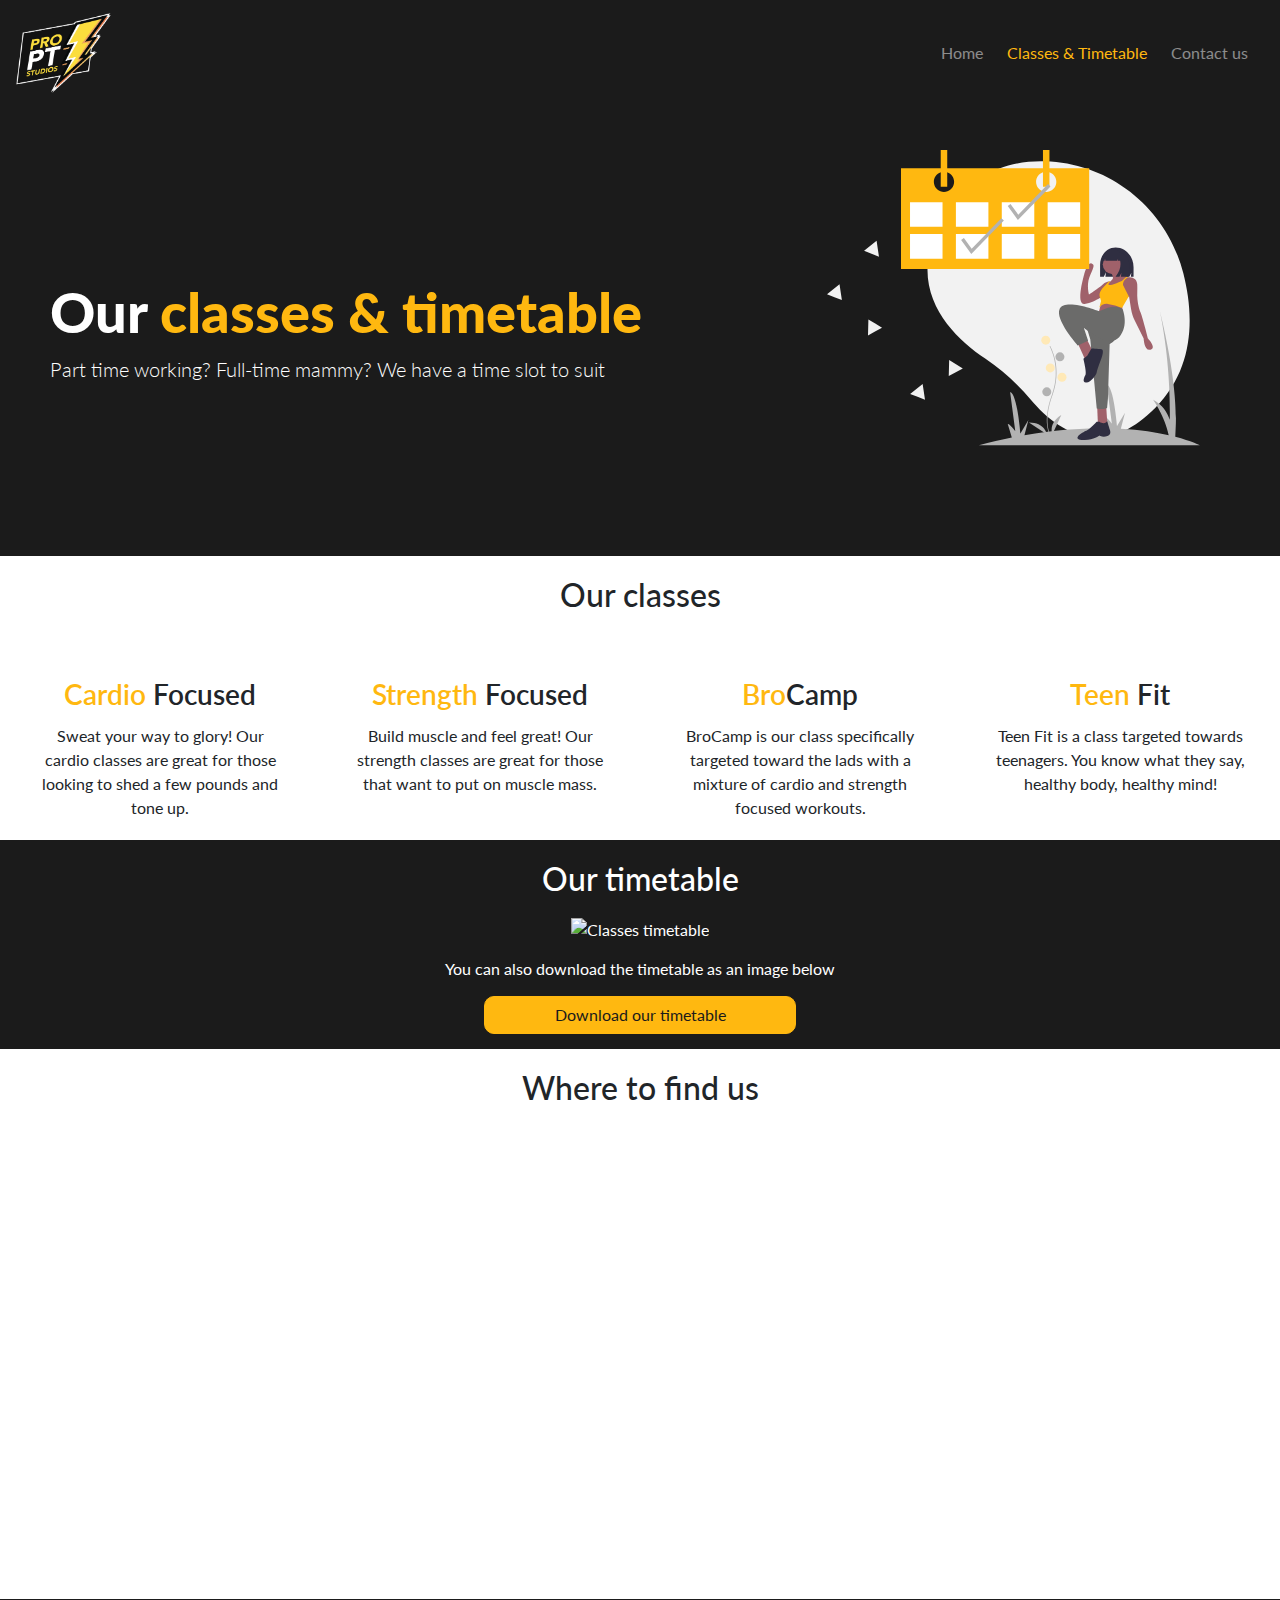
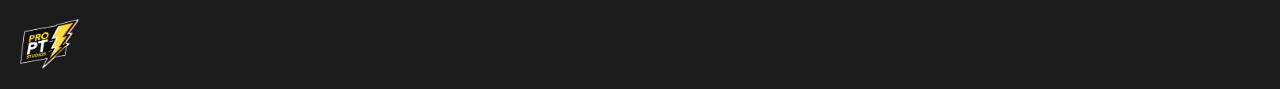
==== classes.html @ 31aae71f "OSA CDN added to all pages" ====
<!DOCTYPE html>
<html lang="en-gb">

<head>
    <meta charset="UTF-8">
    <meta name="viewport" content="width=device-width, initial-scale=1.0">
    <meta http-equiv="X-UA-Compatible" content="ie=edge">
    <link rel="stylesheet" href="https://stackpath.bootstrapcdn.com/bootstrap/4.4.1/css/bootstrap.min.css"
        integrity="sha384-Vkoo8x4CGsO3+Hhxv8T/Q5PaXtkKtu6ug5TOeNV6gBiFeWPGFN9MuhOf23Q9Ifjh" crossorigin="anonymous">
    <script src="https://kit.fontawesome.com/2f59828723.js" crossorigin="anonymous"></script>
    <link href="https://unpkg.com/aos@2.3.1/dist/aos.css" rel="stylesheet">
    <link rel="stylesheet" href="assets/css/style.css" type="text/css">
    <title>Classes & Times | ProPT Studios</title>
</head>

<body>
    <!-- Navigaion bar -->
    <nav class="navbar navbar-dark navbar-expand-sm bg-smokeyblack">
        <a href="index.html"><img src="assets/images/logo.png" class="navbar-brand"></a>

        <button class="navbar-toggler ml-auto" type="button" data-toggle="collapse" data-target="#navbarNavDropdown"
            aria-controls="navbarNavDropdown" aria-expanded="false" aria-label="Toggle navigation">
            <span class="navbar-toggler-icon"></span></button>

        <div class="collapse navbar-collapse" id="navbarNavDropdown">
            <ul class="navbar-nav ml-auto">
                <li class="nav-item mr-2"><a class="nav-link" href="index.html">Home</a></li>
                <li class="nav-item mr-2"><a class="nav-link active" href="classes.html">Classes & Timetable</a></li>
                <li class="nav-item mr-2"><a class="nav-link" href="contact.html">Contact us</a></li>
                </li>
            </ul>
        </div>
    </nav>
    <!-- / Navigation bar -->
    <!-- Heading -->
    <section class="heading">
        <div class="container-fluid">
            <div class="row jumbotron-container">
                <div class="col-sm-12 col-lg-7 callout-container">
                    <div class="callout-content text-center text-md-left">
                        <h1>Our <span class="text-highlight">classes & timetable</span></h1>
                        <p class="lead">Part time working? Full-time mammy? We have a time slot to suit</p>
                    </div>
                </div>
                <div class="d-none d-lg-block col-5 image-container">
                    <img src="assets/images/classes-jumbotron-image.svg" alt="Jumbotron image"
                        class="img-fluid img-classes">
                    <!-- Image needs fixing at 4K resolutions -->

                </div>
            </div>
        </div>
    </section>
    <!-- / Heading -->
    <!-- Main content -->
    <section class="services">
        <div class="container-fluid">
            <div class="row">
                <div class="col">
                    <h2 class="text-center">Our classes</h2>
                </div>
            </div>
                <div class="row">
                    <div class="col-sm-12 col-lg-3 card-container text-center">
                        <div class="card-classes">
                            <img src="assets/images/cards/classes1.jpg" class="card-img-top" alt="">
                            <div class="card-body">
                                <h5 class="card-title"><span class="card-highlight">Cardio</span> Focused</h5>
                                <p class="card-text">Sweat your way to glory! Our cardio classes are great for those looking to shed a few pounds and tone up.</p>
                            </div>
                        </div>
                    </div>
                    <div class="col-sm-12 col-lg-3 card-container text-center">
                        <div class="card-classes">
                            <img src="assets/images/cards/classes2.jpg" class="card-img-top" alt="">
                            <div class="card-body">
                                <h5 class="card-title"><span class="card-highlight">Strength</span> Focused</h5>
                                <p class="card-text">Build muscle and feel great! Our strength classes are great for those that want to put on muscle mass.</p>
                            </div>
                        </div>
                    </div>
                    <div class="col-sm-12 col-lg-3 card-container text-center">
                        <div class="card-classes">
                            <img src="assets/images/cards/classes3.jpg" class="card-img-top" alt="">
                            <div class="card-body">
                                <h5 class="card-title"><span class="card-highlight">Bro</span>Camp</h5>
                                <p class="card-text">BroCamp is our class specifically targeted toward the lads with a mixture of cardio and strength focused workouts.</p>
                            </div>
                        </div>
                    </div>
                    <div class="col-sm-12 col-lg-3 card-container text-center">
                        <div class="card-classes">
                            <img src="assets/images/cards/classes4.jpg" class="card-img-top" alt="">
                            <div class="card-body">
                                <h5 class="card-title"><span class="card-highlight">Teen</span> Fit</h5>
                                <p class="card-text">Teen Fit is a class targeted towards teenagers. You know what they say, healthy body, healthy mind!</p>
                            </div>
                        </div>
                    </div>
                </div>
            </div>
        </div>
        </div>
    </section>
    <!-- Main content -->
    <section class="timetable">
        <div class="container-fluid dark-container">
            <div class="row">
                <div class="col">
                    <h2 class="text-center">Our timetable</h2>
                </div>
            </div>
            <div class="row text-center d-none d-lg-block">
                <div class="col-6 mx-auto">
                <img src="./assets/images/timetable.jpg" alt="Classes timetable" class="img-fluid timetable-image">
                <p>You can also download the timetable as an image below</p>
                <button type="button" class="btn btn-download" onclick="window.location.href = '/assets/images/timetable.jpg';">Download our timetable</button>
                </div>
            </div>
            <div class="row text-center d-lg-none">
                <div class="col mx-auto">
                    <p>You can download our timetable below</p>
                    <button type="button" class="btn btn-download" onclick="window.location.href = '/assets/images/timetable.jpg';">Download our timetable</button>
                </div>
            </div>
        </div>
    </section>
    <section class="map">
        <div class="container-fluid">
            <div class="row">
                <div class="col">
                    <h2 class="text-center">Where to find us</h2>
                </div>
            </div>
            <div class="row">
                <div class="col-12">
                    <div class="google-map">
                        <iframe
                            src="https://www.google.com/maps/embed?pb=!1m14!1m8!1m3!1d1189.0873321406823!2d-6.445639966934202!3d53.41170235809402!3m2!1i1024!2i768!4f13.1!3m3!1m2!1s0x0%3A0xae84879bf6faaaa9!2sPRO%20PT%20Studios!5e0!3m2!1sen!2sus!4v1582480301861!5m2!1sen!2sus"
                            width="100%" height="450px" frameborder="0" style="padding: 0px 20px 0 20px; margin-bottom: 15px;" allowfullscreen="no"></iframe>
                    </div>
                </div>
            </div>
        </div>
    </section>
    <!-- / Main content -->
    <!-- Footer -->
    <footer>
        <div class="container-fluid footer-container">
            <div class="row">
                <div class="col-sm-1 text-center text-lg-left">
                    <img src="assets/images/logo.png" alt="ProPT logo" class="footer-logo">
                </div>
                <div class="col-sm-3 ml-auto footer-socials text-center text-lg-right">
                    <a href="http://wwww.facebook.com"><i class="fab fa-facebook-square"></i></a>
                    <a href="http://wwww.twitter.com"><i class="fab fa-twitter-square"></i></a>
                    <a href="http://wwww.snapchat.com"><i class="fab fa-snapchat-square"></i></a>
                    <a href="http://wwww.instagram.com"><i class="fab fa-instagram"></i></a>
                </div>
            </div>
        </div>
    </footer>
    <!-- / Navigation bar -->
    <!-- Bootstrap required JavaScript -->
    <script src="https://code.jquery.com/jquery-3.4.1.slim.min.js"
        integrity="sha384-J6qa4849blE2+poT4WnyKhv5vZF5SrPo0iEjwBvKU7imGFAV0wwj1yYfoRSJoZ+n" crossorigin="anonymous">
    </script>
    <script src="https://cdn.jsdelivr.net/npm/popper.js@1.16.0/dist/umd/popper.min.js"
        integrity="sha384-Q6E9RHvbIyZFJoft+2mJbHaEWldlvI9IOYy5n3zV9zzTtmI3UksdQRVvoxMfooAo" crossorigin="anonymous">
    </script>
    <script src="https://stackpath.bootstrapcdn.com/bootstrap/4.4.1/js/bootstrap.min.js"
        integrity="sha384-wfSDF2E50Y2D1uUdj0O3uMBJnjuUD4Ih7YwaYd1iqfktj0Uod8GCExl3Og8ifwB6" crossorigin="anonymous">
    </script>
    <script src="https://unpkg.com/aos@2.3.1/dist/aos.js"></script>
    <script>
        AOS.init();
      </script>
</body>

</html>
---- assets/css/style.css ----
/* Imports */
@import url('https://fonts.googleapis.com/css?family=Lato:400,900&display=swap');
/* / Imports */

html {
    scroll-behavior: smooth;
}

body {
    overflow-x: hidden;
}

::selection {
    background: #ffb810;
}

::-moz-selection {
    background: #ffb810;
}

p {
    margin: 0;
}

/* Background colours */

.bg-smokeyblack {
    background-color: #1b1b1b;
}

/* Project fonts & global text styles */
body {
    font-family: 'Lato', sans-serif;
}

h1 {
    font-family: 'Lato', sans-serif;
    font-weight: 900;
    color: #fff;
    font-size: 350%;
}

.lead {
    color: #fff;
    font-family: 'Lato', sans-serif;
    word-wrap: break-word;
}

h2 {
    margin: 20px;
}

/* / Project fonts */

/* Navbar styles */
.nav-link.active {
    color: #ffb810 !important;
}

.nav-link:hover {
    color: #ffb810 !important;
}

.navbar-brand {
    height: 90px;
    width: auto;
}

/* / Navbar styles */

/* Jumbotron styles */

.callout-container {
    background-color: #1b1b1b;
    height: 50vh;
    padding: 0;
    display: flex;
    align-items: center;
    justify-content: left;
}

.text-highlight {
    color: #ffb810;
}

.btn-cta {
    background-color: #1b1b1b;
    border: 1.5px solid #ffb810;
    border-radius: 10px;
    color: #fff;
    margin-top: 15px;
}

.btn-cta:hover {
    background-color: #ffb810;
    color: #fff;
    border: 1.5px solid #000;
    border-radius: 10px;
}

.callout-content {
    padding-right: 10px;
    padding-left: 50px;
}

.image-container {
    height: 50vh;
    background-color: #1b1b1b;
    margin: 0;
    padding: 0;
    text-align: center;
}

.img-home {
    height: 100%;
    width: 70%;
}

.img-classes,
.img-contact {
    height: 85%;
    width: 70%;
}

/* / Jumbotron styles */
ß
/* Main section styles */

/* Card styling */

.card-container {
    justify-content: center;
}

.card {
    width: 100%;
    border: none;
}

.card-title {
    font-weight: 600;
    font-size: 175%;
}

span.card-highlight {
    color: #ffb810;
}


.card-img-top {
    padding-left: 2.5%;
    padding-right: 2.5%;
}

/* / Card styling */

.dark-container {
    background-color: #1b1b1b;
    color: #fff;
    margin: 0;
    padding: 0;
}

img.testemonial-img {
    width: 45%;
    border: 2px solid #ffb810;
    border-radius: 50%;
}

.testemonial,
.testemonial-content {
    padding: 20px;
    margin: 0;
}

.testemonial-name {
    font-size: 150%;
    color: #ffb810;
    font-weight: 600;
    padding-top: 15px;
    padding-bottom: 0;
    margin: 0;
}

/* / Testemonials styling */

/* Trainers styling */

img.trainer-img {
    width: 45%;
    border: 2px solid #1b1b1b;
    border-radius: 50%;
}

.trainer,
.trainer-content {
    padding: 20px;
    margin: 0;
}

.trainer-name {
    font-size: 150%;
    color: #1b1b1b;
    font-weight: 600;
    padding-top: 15px;
    padding-bottom: 0;
    margin: 0;
}

.trainer-socials i {
    font-size: 30px;
    color: #1b1b1b;
    padding: 0 10px 2vh 0;
}

.trainer-socials i:hover {
    color: #ffb810;
}

/* / Trainers styling */

/* / Main sections styles */

/* Footer styles */

.footer-container {
    background-color: #1b1b1b;
    padding: 0;
}

footer h3 {
    font-family: 'Source Sans Pro', sans-serif;
    font-weight: 400;
    color: #fff;
    margin: 0;
    font-size: 130%;
}

footer p {
    font-family: 'Source Sans Pro', sans-serif;
    font-weight: 400;
    color: #fff;
    margin: 0;
    padding: 0;
    font-size: 75%;
}

.footer-logo {
    margin-top: 20px;
    margin-left: 20px;
    margin-bottom: 20px;
    height: 50px;
    width: auto;
}

.footer-socials {
    padding-top: 2.5vh;
}

.footer-socials i {
    font-size: 30px;
    color: #fff;
    padding: 0 10px 2vh 0;
}

.footer-socials i:hover {
    color: #ffb810;
}

/* Footer styles */

/* Classes & timetables page styles */

.timetable-image {
    margin-bottom: 15px;
    width: 75%;
}

.btn-download {
    background-color: #ffb810;
    border: 1.5px solid #ffb810;
    border-radius: 10px;
    color: #1b1b1b;
    width: 50%;
    margin: 15px;
}

.btn-submit:hover {
    border: 1.5px solid #000;
}

/* / Classes & timetables page styles */

/* Contact page styles */

.form-control {
    margin-bottom: 15px;
    border: 1px solid #ffb810;
    border-bottom: 3px solid #ffb810;
}


.btn-submit {
    background-color: #ffb810;
    border: 1.5px solid #ffb810;
    border-radius: 10px;
    color: #1b1b1b;
    width: 100%;
    margin-bottom: 15px;
}

.btn-submit:hover {
    border: 1.5px solid #000;
}

/* /Contact page styles */

/* Custom media queries */
/* Padding settings for small devices where text alignemnt changes */
@media (max-width: 576px) {
    .callout-content {
        padding: 15px;
        margin: 0;
    }

    .footer-socials {
        padding-top: 0;
    }

    .card-text {
        padding-left: 20px;
        padding-right: 20px;
    }

    img.testemonial-img {
        width: 125px;
    }
}
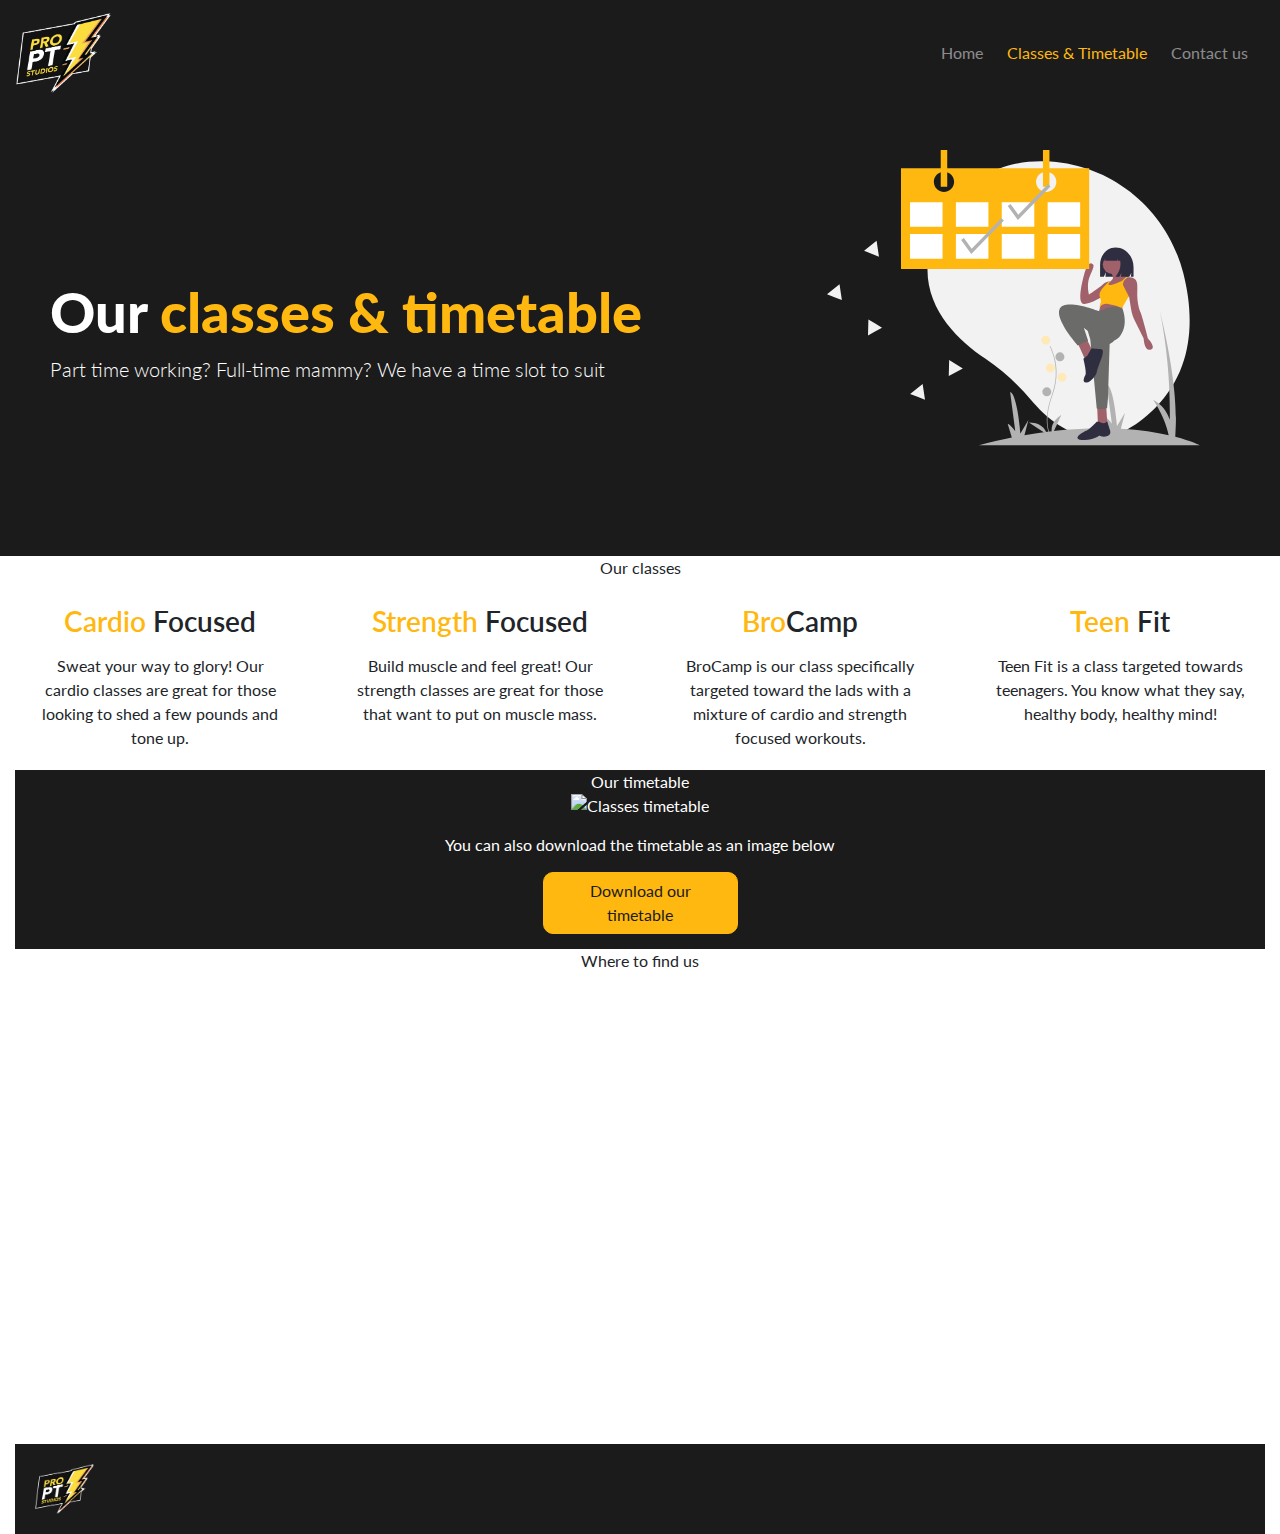
==== commit a7a821d0: "Minor code fixes" ====
--- a/classes.html
+++ b/classes.html
@@ -33,7 +33,7 @@
     </nav>
     <!-- / Navigation bar -->
     <!-- Heading -->
-    <section class="heading">
+    <header>
         <div class="container-fluid">
             <div class="row jumbotron-container">
                 <div class="col-sm-12 col-lg-7 callout-container">
@@ -46,116 +46,99 @@
                     <img src="assets/images/classes-jumbotron-image.svg" alt="Jumbotron image"
                         class="img-fluid img-classes">
                     <!-- Image needs fixing at 4K resolutions -->
-
                 </div>
             </div>
         </div>
-    </section>
+    </header>
     <!-- / Heading -->
     <!-- Main content -->
-    <section class="services">
-        <div class="container-fluid">
+    <main class="container-fluid">
+        <section class="services">
+            <header class="heading text-center">Our classes</header>
             <div class="row">
-                <div class="col">
-                    <h2 class="text-center">Our classes</h2>
-                </div>
-            </div>
-                <div class="row">
-                    <div class="col-sm-12 col-lg-3 card-container text-center">
-                        <div class="card-classes">
-                            <img src="assets/images/cards/classes1.jpg" class="card-img-top" alt="">
-                            <div class="card-body">
-                                <h5 class="card-title"><span class="card-highlight">Cardio</span> Focused</h5>
-                                <p class="card-text">Sweat your way to glory! Our cardio classes are great for those looking to shed a few pounds and tone up.</p>
-                            </div>
+                <div class="col-sm-12 col-lg-3 card-container text-center">
+                    <div class="card">
+                        <img src="assets/images/cards/classes1.jpg" class="card-img-top" alt="">
+                        <div class="card-body">
+                            <header class="card-title"><span class="card-highlight">Cardio</span> Focused</header>
+                            <p class="card-text">Sweat your way to glory! Our cardio classes are great for those
+                                looking to shed a few pounds and tone up.</p>
                         </div>
                     </div>
-                    <div class="col-sm-12 col-lg-3 card-container text-center">
-                        <div class="card-classes">
-                            <img src="assets/images/cards/classes2.jpg" class="card-img-top" alt="">
-                            <div class="card-body">
-                                <h5 class="card-title"><span class="card-highlight">Strength</span> Focused</h5>
-                                <p class="card-text">Build muscle and feel great! Our strength classes are great for those that want to put on muscle mass.</p>
-                            </div>
+                </div>
+                <div class="col-sm-12 col-lg-3 card-container text-center">
+                    <div class="card">
+                        <img src="assets/images/cards/classes2.jpg" class="card-img-top" alt="">
+                        <div class="card-body">
+                            <header class="card-title"><span class="card-highlight">Strength</span> Focused</header>
+                            <p class="card-text">Build muscle and feel great! Our strength classes are great for
+                                those that want to put on muscle mass.</p>
                         </div>
                     </div>
-                    <div class="col-sm-12 col-lg-3 card-container text-center">
-                        <div class="card-classes">
-                            <img src="assets/images/cards/classes3.jpg" class="card-img-top" alt="">
-                            <div class="card-body">
-                                <h5 class="card-title"><span class="card-highlight">Bro</span>Camp</h5>
-                                <p class="card-text">BroCamp is our class specifically targeted toward the lads with a mixture of cardio and strength focused workouts.</p>
-                            </div>
+                </div>
+                <div class="col-sm-12 col-lg-3 card-container text-center">
+                    <div class="card">
+                        <img src="assets/images/cards/classes3.jpg" class="card-img-top" alt="">
+                        <div class="card-body">
+                            <header class="card-title"><span class="card-highlight">Bro</span>Camp</header>
+                            <p class="card-text">BroCamp is our class specifically targeted toward the lads with a
+                                mixture of cardio and strength focused workouts.</p>
                         </div>
                     </div>
-                    <div class="col-sm-12 col-lg-3 card-container text-center">
-                        <div class="card-classes">
-                            <img src="assets/images/cards/classes4.jpg" class="card-img-top" alt="">
-                            <div class="card-body">
-                                <h5 class="card-title"><span class="card-highlight">Teen</span> Fit</h5>
-                                <p class="card-text">Teen Fit is a class targeted towards teenagers. You know what they say, healthy body, healthy mind!</p>
-                            </div>
+                </div>
+                <div class="col-sm-12 col-lg-3 card-container text-center">
+                    <div class="card">
+                        <img src="assets/images/cards/classes4.jpg" class="card-img-top" alt="">
+                        <div class="card-body">
+                            <header class="card-title"><span class="card-highlight">Teen</span> Fit</header>
+                            <p class="card-text">Teen Fit is a class targeted towards teenagers. You know what they
+                                say, healthy body, healthy mind!</p>
                         </div>
                     </div>
                 </div>
             </div>
-        </div>
-        </div>
-    </section>
-    <!-- Main content -->
-    <section class="timetable">
-        <div class="container-fluid dark-container">
-            <div class="row">
-                <div class="col">
-                    <h2 class="text-center">Our timetable</h2>
-                </div>
-            </div>
-            <div class="row text-center d-none d-lg-block">
-                <div class="col-6 mx-auto">
-                <img src="./assets/images/timetable.jpg" alt="Classes timetable" class="img-fluid timetable-image">
-                <p>You can also download the timetable as an image below</p>
-                <button type="button" class="btn btn-download" onclick="window.location.href = '/assets/images/timetable.jpg';">Download our timetable</button>
-                </div>
-            </div>
-            <div class="row text-center d-lg-none">
-                <div class="col mx-auto">
-                    <p>You can download our timetable below</p>
-                    <button type="button" class="btn btn-download" onclick="window.location.href = '/assets/images/timetable.jpg';">Download our timetable</button>
-                </div>
-            </div>
-        </div>
-    </section>
-    <section class="map">
-        <div class="container-fluid">
-            <div class="row">
-                <div class="col">
-                    <h2 class="text-center">Where to find us</h2>
-                </div>
-            </div>
-            <div class="row">
-                <div class="col-12">
-                    <div class="google-map">
-                        <iframe
-                            src="https://www.google.com/maps/embed?pb=!1m14!1m8!1m3!1d1189.0873321406823!2d-6.445639966934202!3d53.41170235809402!3m2!1i1024!2i768!4f13.1!3m3!1m2!1s0x0%3A0xae84879bf6faaaa9!2sPRO%20PT%20Studios!5e0!3m2!1sen!2sus!4v1582480301861!5m2!1sen!2sus"
-                            width="100%" height="450px" frameborder="0" style="padding: 0px 20px 0 20px; margin-bottom: 15px;" allowfullscreen="no"></iframe>
+        </section>
+        <section class="timetable">
+            <div class="dark-container">
+                <header class="heading text-center">Our timetable</header>
+                <div class="row text-center">
+                    <div class="mx-auto">
+                        <img src="./assets/images/timetable.jpg" alt="Classes timetable"
+                            class="img-fluid timetable-image">
+                        <p>You can also download the timetable as an image below</p>
+                        <button type="button" class="btn btn-download"
+                            onclick="window.location.href = '/assets/images/timetable.jpg';">Download our
+                            timetable</button>
                     </div>
                 </div>
-            </div>
-        </div>
-    </section>
+        </section>
+        <section class="map">
+                <header class="heading text-center">Where to find us</header>
+                <div class="row">
+                    <div class="col">
+                        <div class="google-map">
+                            <iframe
+                                src="https://www.google.com/maps/embed?pb=!1m14!1m8!1m3!1d1189.0873321406823!2d-6.445639966934202!3d53.41170235809402!3m2!1i1024!2i768!4f13.1!3m3!1m2!1s0x0%3A0xae84879bf6faaaa9!2sPRO%20PT%20Studios!5e0!3m2!1sen!2sus!4v1582480301861!5m2!1sen!2sus"
+                                width="100%" height="450px" frameborder="0"
+                                style="padding: 0px 20px 0 20px; margin-bottom: 15px;" allowfullscreen="no"></iframe>
+                        </div>
+                    </div>
+                </div>  
+        </section>
+    </main>
     <!-- / Main content -->
     <!-- Footer -->
-    <footer>
-        <div class="container-fluid footer-container">
+    <footer class="container-fluid">
+        <div class="footer-container">
             <div class="row">
                 <div class="col-sm-1 text-center text-lg-left">
                     <img src="assets/images/logo.png" alt="ProPT logo" class="footer-logo">
                 </div>
                 <div class="col-sm-3 ml-auto footer-socials text-center text-lg-right">
-                    <a href="http://wwww.facebook.com"><i class="fab fa-facebook-square"></i></a>
-                    <a href="http://wwww.twitter.com"><i class="fab fa-twitter-square"></i></a>
-                    <a href="http://wwww.snapchat.com"><i class="fab fa-snapchat-square"></i></a>
-                    <a href="http://wwww.instagram.com"><i class="fab fa-instagram"></i></a>
+                    <a href="http://wwww.facebook.com" target="_blank"><i class="fab fa-facebook-square"></i></a>
+                    <a href="http://wwww.twitter.com" target="_blank"><i class="fab fa-twitter-square"></i></a>
+                    <a href="http://wwww.snapchat.com" target="_blank"><i class="fab fa-snapchat-square"></i></a>
+                    <a href="http://wwww.instagram.com" target="_blank"><i class="fab fa-instagram"></i></a>
                 </div>
             </div>
         </div>
@@ -174,7 +157,7 @@
     <script src="https://unpkg.com/aos@2.3.1/dist/aos.js"></script>
     <script>
         AOS.init();
-      </script>
+    </script>
 </body>
 
 </html>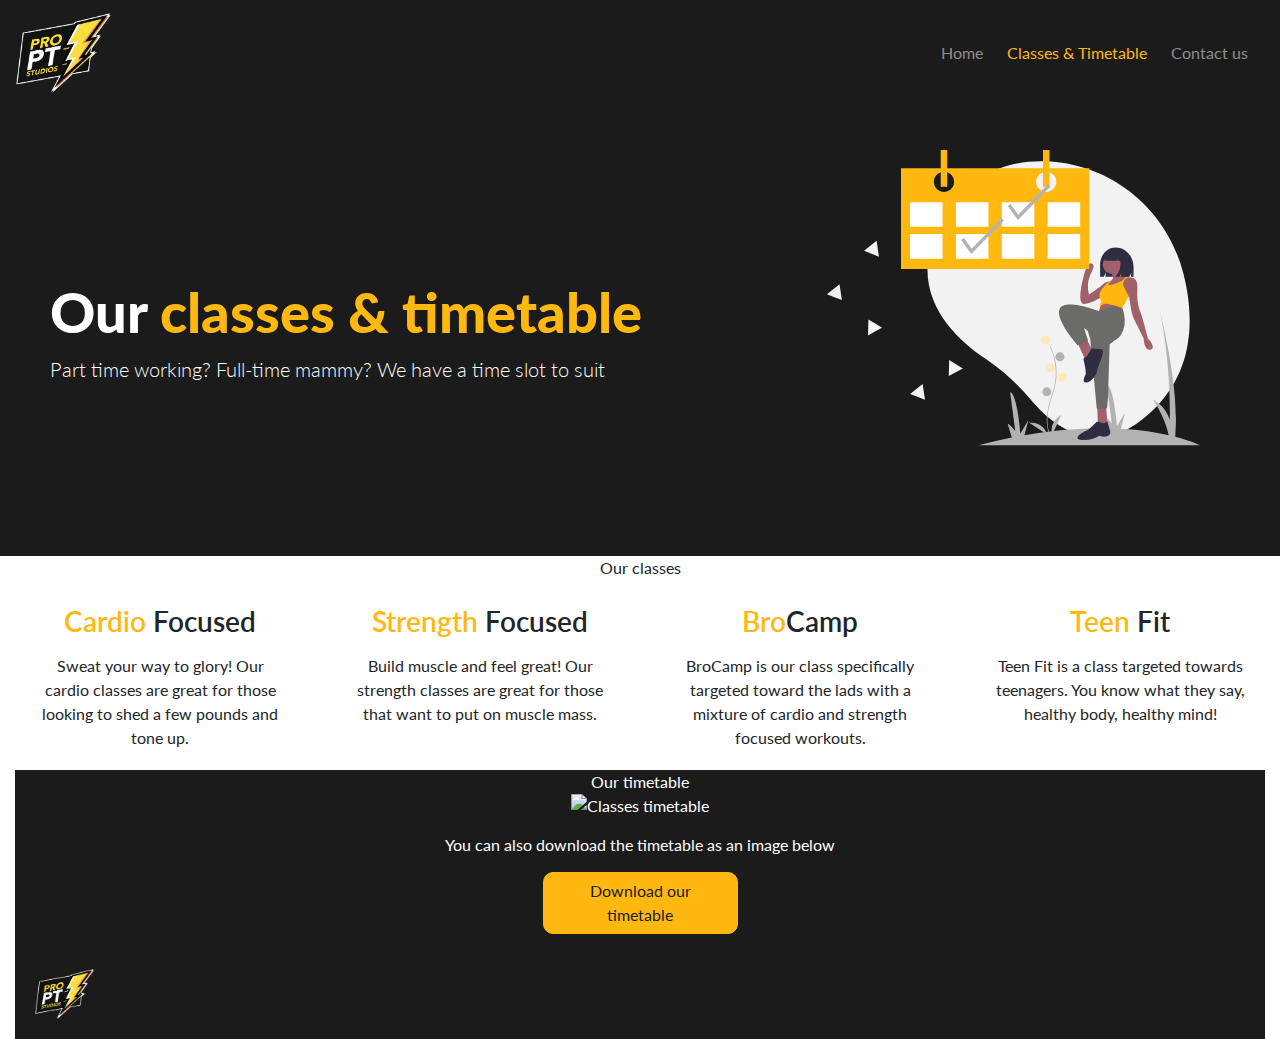
==== commit 82621966: "Map moved from classes to contact page" ====
--- a/classes.html
+++ b/classes.html
@@ -112,19 +112,6 @@
                     </div>
                 </div>
         </section>
-        <section class="map">
-                <header class="heading text-center">Where to find us</header>
-                <div class="row">
-                    <div class="col">
-                        <div class="google-map">
-                            <iframe
-                                src="https://www.google.com/maps/embed?pb=!1m14!1m8!1m3!1d1189.0873321406823!2d-6.445639966934202!3d53.41170235809402!3m2!1i1024!2i768!4f13.1!3m3!1m2!1s0x0%3A0xae84879bf6faaaa9!2sPRO%20PT%20Studios!5e0!3m2!1sen!2sus!4v1582480301861!5m2!1sen!2sus"
-                                width="100%" height="450px" frameborder="0"
-                                style="padding: 0px 20px 0 20px; margin-bottom: 15px;" allowfullscreen="no"></iframe>
-                        </div>
-                    </div>
-                </div>  
-        </section>
     </main>
     <!-- / Main content -->
     <!-- Footer -->
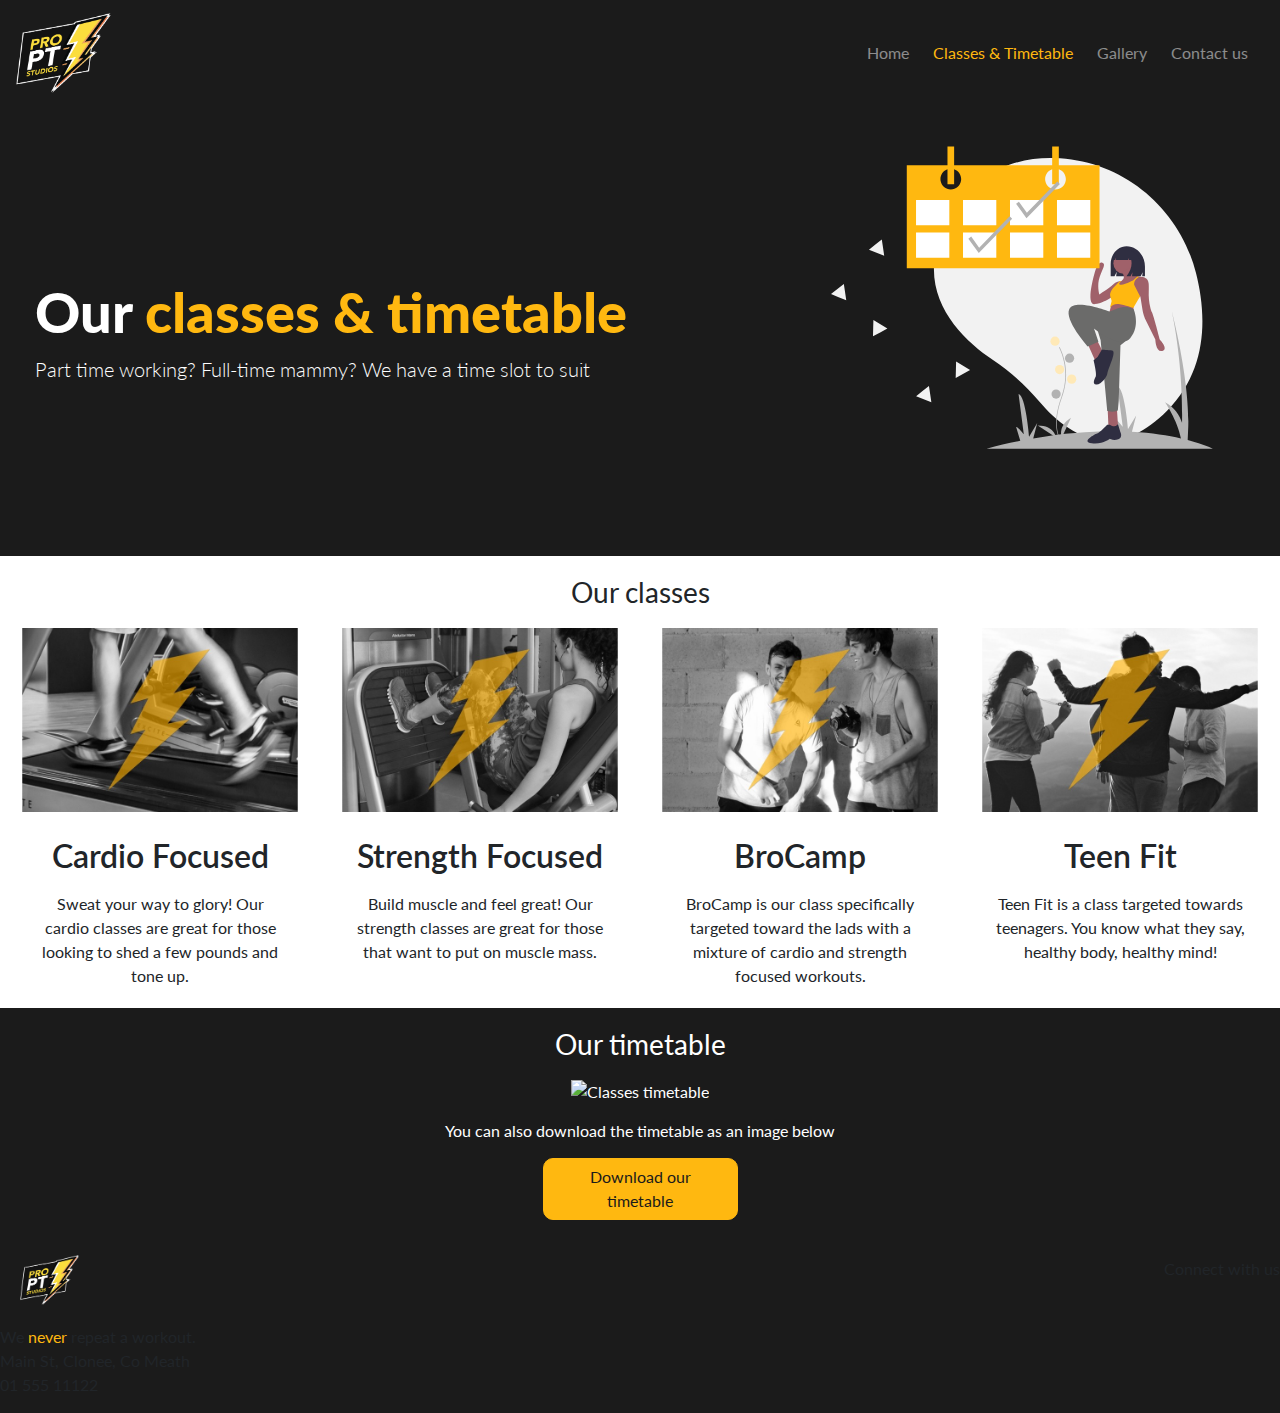
==== commit c01682f5: "alt attributes fixed" ====
--- a/classes.html
+++ b/classes.html
@@ -16,7 +16,7 @@
 <body>
     <!-- Navigaion bar -->
     <nav class="navbar navbar-dark navbar-expand-sm bg-smokeyblack">
-        <a href="index.html"><img src="assets/images/logo.png" class="navbar-brand"></a>
+        <a href="index.html"><img src="assets/images/logo.png" class="navbar-brand" alt="ProPT logo"></a>
 
         <button class="navbar-toggler ml-auto" type="button" data-toggle="collapse" data-target="#navbarNavDropdown"
             aria-controls="navbarNavDropdown" aria-expanded="false" aria-label="Toggle navigation">
@@ -26,6 +26,7 @@
             <ul class="navbar-nav ml-auto">
                 <li class="nav-item mr-2"><a class="nav-link" href="index.html">Home</a></li>
                 <li class="nav-item mr-2"><a class="nav-link active" href="classes.html">Classes & Timetable</a></li>
+                <li class="nav-item mr-2"><a class="nav-link" href="gallery.html">Gallery</a></li>
                 <li class="nav-item mr-2"><a class="nav-link" href="contact.html">Contact us</a></li>
                 </li>
             </ul>
@@ -58,9 +59,9 @@
             <div class="row">
                 <div class="col-sm-12 col-lg-3 card-container text-center">
                     <div class="card">
-                        <img src="assets/images/cards/classes1.jpg" class="card-img-top" alt="">
+                        <img src="assets/images/cards/classes1.jpg" class="card-img-top" alt="Close up shot of feet on treadmill">
                         <div class="card-body">
-                            <header class="card-title"><span class="card-highlight">Cardio</span> Focused</header>
+                            <header class="card-title">Cardio Focused</header>
                             <p class="card-text">Sweat your way to glory! Our cardio classes are great for those
                                 looking to shed a few pounds and tone up.</p>
                         </div>
@@ -68,9 +69,9 @@
                 </div>
                 <div class="col-sm-12 col-lg-3 card-container text-center">
                     <div class="card">
-                        <img src="assets/images/cards/classes2.jpg" class="card-img-top" alt="">
+                        <img src="assets/images/cards/classes2.jpg" class="card-img-top" alt="Woman using a leg press excercise machine">
                         <div class="card-body">
-                            <header class="card-title"><span class="card-highlight">Strength</span> Focused</header>
+                            <header class="card-title">Strength Focused</header>
                             <p class="card-text">Build muscle and feel great! Our strength classes are great for
                                 those that want to put on muscle mass.</p>
                         </div>
@@ -78,9 +79,9 @@
                 </div>
                 <div class="col-sm-12 col-lg-3 card-container text-center">
                     <div class="card">
-                        <img src="assets/images/cards/classes3.jpg" class="card-img-top" alt="">
+                        <img src="assets/images/cards/classes3.jpg" class="card-img-top" alt="Two men standing against a wall smiling">
                         <div class="card-body">
-                            <header class="card-title"><span class="card-highlight">Bro</span>Camp</header>
+                            <header class="card-title">BroCamp</header>
                             <p class="card-text">BroCamp is our class specifically targeted toward the lads with a
                                 mixture of cardio and strength focused workouts.</p>
                         </div>
@@ -88,9 +89,9 @@
                 </div>
                 <div class="col-sm-12 col-lg-3 card-container text-center">
                     <div class="card">
-                        <img src="assets/images/cards/classes4.jpg" class="card-img-top" alt="">
+                        <img src="assets/images/cards/classes4.jpg" class="card-img-top" alt="Group of people with their back turned towards the camera">
                         <div class="card-body">
-                            <header class="card-title"><span class="card-highlight">Teen</span> Fit</header>
+                            <header class="card-title">Teen Fit</header>
                             <p class="card-text">Teen Fit is a class targeted towards teenagers. You know what they
                                 say, healthy body, healthy mind!</p>
                         </div>
@@ -117,19 +118,24 @@
     <!-- Footer -->
     <footer class="container-fluid">
         <div class="footer-container">
-            <div class="row">
-                <div class="col-sm-1 text-center text-lg-left">
+            <div class="row d-flex justify-content-between">
+                <div class="col-12 col-lg-3 text-center text-lg-left">
                     <img src="assets/images/logo.png" alt="ProPT logo" class="footer-logo">
+                    <header class="slogan">We <span class="text-highlight">never </span>repeat a workout.</header>
+                    <address class="footer-details">Main St, Clonee, Co Meath <br> 01 555 11122</address>
                 </div>
-                <div class="col-sm-3 ml-auto footer-socials text-center text-lg-right">
-                    <a href="http://wwww.facebook.com" target="_blank"><i class="fab fa-facebook-square"></i></a>
-                    <a href="http://wwww.twitter.com" target="_blank"><i class="fab fa-twitter-square"></i></a>
-                    <a href="http://wwww.snapchat.com" target="_blank"><i class="fab fa-snapchat-square"></i></a>
-                    <a href="http://wwww.instagram.com" target="_blank"><i class="fab fa-instagram"></i></a>
+                <div class="col-12 col-lg-3 footer-socials text-center text-lg-right">
+                    <header class="socials-header">Connect with us</header>
+                    <a href="http://www.facebook.com" target="_blank"><i class="fab fa-facebook-square"></i></a>
+                    <a href="http://www.twitter.com" target="_blank"><i class="fab fa-twitter-square"></i></a>
+                    <a href="http://www.snapchat.com" target="_blank"><i class="fab fa-snapchat-square"></i></a>
+                    <a href="http://www.instagram.com" target="_blank"><i class="fab fa-instagram"></i></a>
                 </div>
             </div>
         </div>
+        </div>
     </footer>
+    <!-- / Footer -->
     <!-- / Navigation bar -->
     <!-- Bootstrap required JavaScript -->
     <script src="https://code.jquery.com/jquery-3.4.1.slim.min.js"
--- a/assets/css/style.css
+++ b/assets/css/style.css
@@ -1,6 +1,7 @@
 /* Imports */
 @import url('https://fonts.googleapis.com/css?family=Lato:400,900&display=swap');
-/* / Imports */
+
+/* General styles */
 
 html {
     scroll-behavior: smooth;
@@ -20,6 +21,11 @@
 
 p {
     margin: 0;
+}
+
+.container-fluid {
+    margin: 0;
+    padding: 0;
 }
 
 /* Background colours */
@@ -46,11 +52,11 @@
     word-wrap: break-word;
 }
 
-h2 {
-    margin: 20px;
-}
-
-/* / Project fonts */
+.heading {
+    padding: 15px;
+    font-size: 175%;
+    text-align: center !important;
+}
 
 /* Navbar styles */
 .nav-link.active {
@@ -65,8 +71,6 @@
     height: 90px;
     width: auto;
 }
-
-/* / Navbar styles */
 
 /* Jumbotron styles */
 
@@ -122,16 +126,17 @@
     width: 70%;
 }
 
-/* / Jumbotron styles */
-ß
 /* Main section styles */
 
-/* Card styling */
+.services {
+    padding: 0 15px 0 15px;
+}
 
 .card-container {
     justify-content: center;
 }
 
+.card-classes,
 .card {
     width: 100%;
     border: none;
@@ -139,20 +144,17 @@
 
 .card-title {
     font-weight: 600;
-    font-size: 175%;
+    font-size: 2em;
 }
 
 span.card-highlight {
     color: #ffb810;
 }
-
 
 .card-img-top {
     padding-left: 2.5%;
     padding-right: 2.5%;
 }
-
-/* / Card styling */
 
 .dark-container {
     background-color: #1b1b1b;
@@ -181,8 +183,6 @@
     padding-bottom: 0;
     margin: 0;
 }
-
-/* / Testemonials styling */
 
 /* Trainers styling */
 
@@ -216,10 +216,6 @@
 .trainer-socials i:hover {
     color: #ffb810;
 }
-
-/* / Trainers styling */
-
-/* / Main sections styles */
 
 /* Footer styles */
 
@@ -289,8 +285,6 @@
     border: 1.5px solid #000;
 }
 
-/* / Classes & timetables page styles */
-
 /* Contact page styles */
 
 .form-control {
@@ -313,8 +307,6 @@
     border: 1.5px solid #000;
 }
 
-/* /Contact page styles */
-
 /* Custom media queries */
 /* Padding settings for small devices where text alignemnt changes */
 @media (max-width: 576px) {
@@ -335,4 +327,14 @@
     img.testemonial-img {
         width: 125px;
     }
+
+    h1 {
+        font-size: 300%;
+    }
+
+    form,
+    h1,
+    .lead {
+        padding: 0 15px 0 15px;
+    }
 }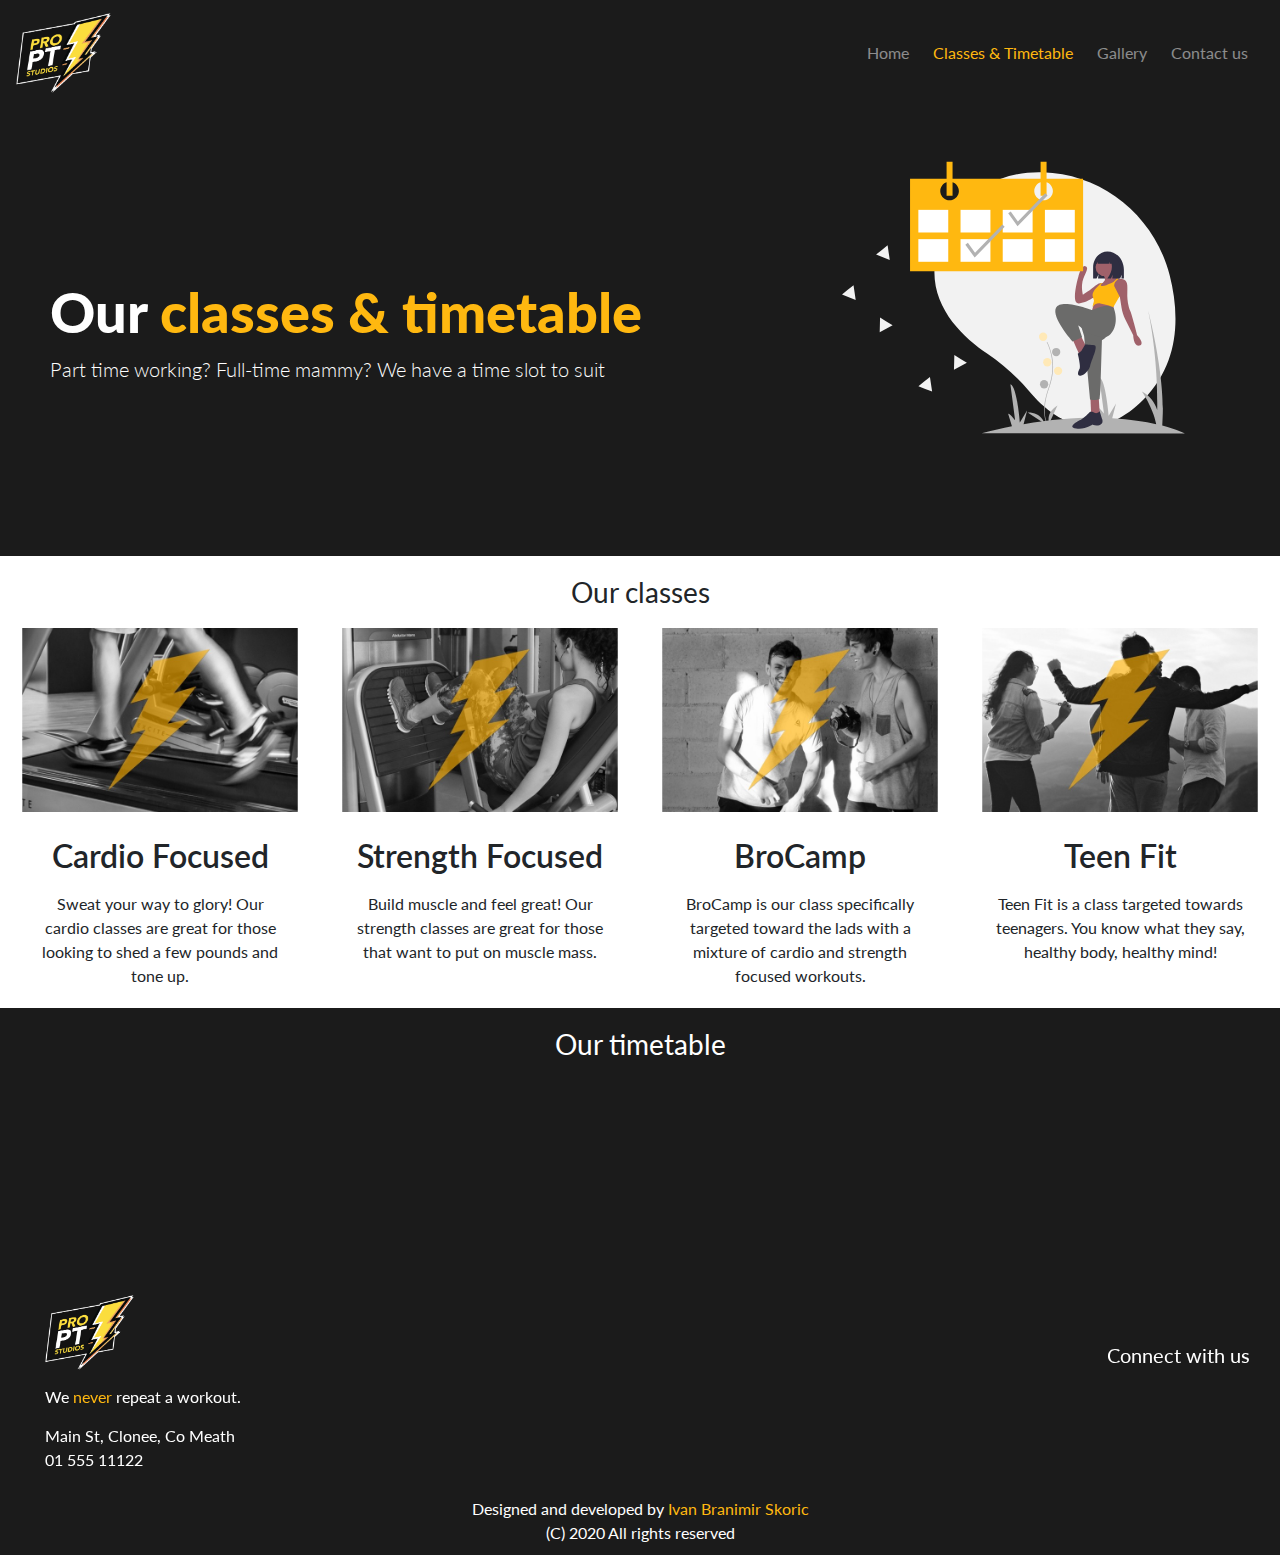
==== commit b27de4b8: "Copyright added to footer & pages animated" ====
--- a/classes.html
+++ b/classes.html
@@ -5,6 +5,8 @@
     <meta charset="UTF-8">
     <meta name="viewport" content="width=device-width, initial-scale=1.0">
     <meta http-equiv="X-UA-Compatible" content="ie=edge">
+    <meta name="description" content="Personal traning services">
+    <meta name="keywords" content="Gym,Personal Training,Lose Weight,Gym Classes,Fitness,Health">
     <link rel="stylesheet" href="https://stackpath.bootstrapcdn.com/bootstrap/4.4.1/css/bootstrap.min.css"
         integrity="sha384-Vkoo8x4CGsO3+Hhxv8T/Q5PaXtkKtu6ug5TOeNV6gBiFeWPGFN9MuhOf23Q9Ifjh" crossorigin="anonymous">
     <script src="https://kit.fontawesome.com/2f59828723.js" crossorigin="anonymous"></script>
@@ -39,8 +41,10 @@
             <div class="row jumbotron-container">
                 <div class="col-sm-12 col-lg-7 callout-container">
                     <div class="callout-content text-center text-md-left">
-                        <h1>Our <span class="text-highlight">classes & timetable</span></h1>
-                        <p class="lead">Part time working? Full-time mammy? We have a time slot to suit</p>
+                        <h1>Our <span class="text-highlight">classes &
+                                timetable</span></h1>
+                        <p class="lead">Part time working? Full-time mammy?
+                            We have a time slot to suit</p>
                     </div>
                 </div>
                 <div class="d-none d-lg-block col-5 image-container">
@@ -59,7 +63,8 @@
             <div class="row">
                 <div class="col-sm-12 col-lg-3 card-container text-center">
                     <div class="card">
-                        <img src="assets/images/cards/classes1.jpg" class="card-img-top" alt="Close up shot of feet on treadmill">
+                        <img src="assets/images/cards/classes1.jpg" class="card-img-top"
+                            alt="Close up shot of feet on treadmill">
                         <div class="card-body">
                             <header class="card-title">Cardio Focused</header>
                             <p class="card-text">Sweat your way to glory! Our cardio classes are great for those
@@ -69,7 +74,8 @@
                 </div>
                 <div class="col-sm-12 col-lg-3 card-container text-center">
                     <div class="card">
-                        <img src="assets/images/cards/classes2.jpg" class="card-img-top" alt="Woman using a leg press excercise machine">
+                        <img src="assets/images/cards/classes2.jpg" class="card-img-top"
+                            alt="Woman using a leg press excercise machine">
                         <div class="card-body">
                             <header class="card-title">Strength Focused</header>
                             <p class="card-text">Build muscle and feel great! Our strength classes are great for
@@ -79,7 +85,8 @@
                 </div>
                 <div class="col-sm-12 col-lg-3 card-container text-center">
                     <div class="card">
-                        <img src="assets/images/cards/classes3.jpg" class="card-img-top" alt="Two men standing against a wall smiling">
+                        <img src="assets/images/cards/classes3.jpg" class="card-img-top"
+                            alt="Two men standing against a wall smiling">
                         <div class="card-body">
                             <header class="card-title">BroCamp</header>
                             <p class="card-text">BroCamp is our class specifically targeted toward the lads with a
@@ -89,7 +96,8 @@
                 </div>
                 <div class="col-sm-12 col-lg-3 card-container text-center">
                     <div class="card">
-                        <img src="assets/images/cards/classes4.jpg" class="card-img-top" alt="Group of people with their back turned towards the camera">
+                        <img src="assets/images/cards/classes4.jpg" class="card-img-top"
+                            alt="Group of people with their back turned towards the camera">
                         <div class="card-body">
                             <header class="card-title">Teen Fit</header>
                             <p class="card-text">Teen Fit is a class targeted towards teenagers. You know what they
@@ -102,7 +110,7 @@
         <section class="timetable">
             <div class="dark-container">
                 <header class="heading text-center">Our timetable</header>
-                <div class="row text-center">
+                <div class="row text-center" data-aos="fade-up" data-aos-duration="1000">
                     <div class="mx-auto">
                         <img src="./assets/images/timetable.jpg" alt="Classes timetable"
                             class="img-fluid timetable-image">
@@ -112,6 +120,7 @@
                             timetable</button>
                     </div>
                 </div>
+            </div>
         </section>
     </main>
     <!-- / Main content -->
@@ -133,6 +142,9 @@
                 </div>
             </div>
         </div>
+        <div class="copyright text-center">
+            Designed and developed by <a href="https://github.com/ib-skoric/">Ivan Branimir Skoric</a> <br> (C) 2020 All
+            rights reserved
         </div>
     </footer>
     <!-- / Footer -->
@@ -148,8 +160,12 @@
         integrity="sha384-wfSDF2E50Y2D1uUdj0O3uMBJnjuUD4Ih7YwaYd1iqfktj0Uod8GCExl3Og8ifwB6" crossorigin="anonymous">
     </script>
     <script src="https://unpkg.com/aos@2.3.1/dist/aos.js"></script>
+    <!-- This script is part of Animate on scroll and prevents animations from happening over and over -->
     <script>
-        AOS.init();
+        AOS.init( {
+            once: true,
+        }
+        );
     </script>
 </body>
 
--- a/assets/css/style.css
+++ b/assets/css/style.css
@@ -4,10 +4,7 @@
 /* General styles */
 
 html {
-    scroll-behavior: smooth;
-}
-
-body {
+    scroll-behavior: smooth; 
     overflow-x: hidden;
 }
 
@@ -23,6 +20,7 @@
     margin: 0;
 }
 
+.row,
 .container-fluid {
     margin: 0;
     padding: 0;
@@ -120,17 +118,20 @@
     width: 70%;
 }
 
+.img-gallery,
 .img-classes,
 .img-contact {
     height: 85%;
     width: 70%;
 }
 
+.img-classes,
+.img-gallery {
+    padding-top: 5%;
+}
+
 /* Main section styles */
 
-.services {
-    padding: 0 15px 0 15px;
-}
 
 .card-container {
     justify-content: center;
@@ -171,7 +172,7 @@
 
 .testemonial,
 .testemonial-content {
-    padding: 20px;
+    padding: 15px;
     margin: 0;
 }
 
@@ -222,6 +223,7 @@
 .footer-container {
     background-color: #1b1b1b;
     padding: 0;
+    margin: 0;
 }
 
 footer h3 {
@@ -232,25 +234,16 @@
     font-size: 130%;
 }
 
-footer p {
-    font-family: 'Source Sans Pro', sans-serif;
-    font-weight: 400;
-    color: #fff;
-    margin: 0;
-    padding: 0;
-    font-size: 75%;
-}
 
 .footer-logo {
-    margin-top: 20px;
-    margin-left: 20px;
-    margin-bottom: 20px;
-    height: 50px;
+    margin: 30px 0 0 30px;
+    padding-right: 0;
+    height: 75px;
     width: auto;
 }
 
 .footer-socials {
-    padding-top: 2.5vh;
+    padding: 75px 30px 0 30px;
 }
 
 .footer-socials i {
@@ -263,7 +256,29 @@
     color: #ffb810;
 }
 
-/* Footer styles */
+.slogan,
+.footer-details {
+    color: white;
+    font-size: 100%;
+    margin: 15px 0 15px 30px;
+    padding-right: 0;
+}
+
+.socials-header {
+    color: #fff;
+    font-size: 125%;
+    padding-bottom: 15px;
+}
+
+.copyright {
+    background-color: #1b1b1b;
+    color: #fff;
+    padding: 10px;
+}
+
+.copyright a {
+    color: #ffb810;
+}
 
 /* Classes & timetables page styles */
 
@@ -285,6 +300,21 @@
     border: 1.5px solid #000;
 }
 
+/* Gallery page styles */
+
+.gallery-container {
+    padding: 0 0 15px 0;
+    margin:0;
+}
+
+.img-fluid {
+    padding: 15px;
+}
+
+.gallery-container .col-lg-6 {
+    padding: 0;
+}
+
 /* Contact page styles */
 
 .form-control {
@@ -315,8 +345,13 @@
         margin: 0;
     }
 
+    .slogan,
+    .footer-details {
+        margin-left: 0;
+    }
+
     .footer-socials {
-        padding-top: 0;
+        padding: 0;
     }
 
     .card-text {
@@ -329,7 +364,7 @@
     }
 
     h1 {
-        font-size: 300%;
+        font-size: 250%;
     }
 
     form,
@@ -337,4 +372,5 @@
     .lead {
         padding: 0 15px 0 15px;
     }
+
 }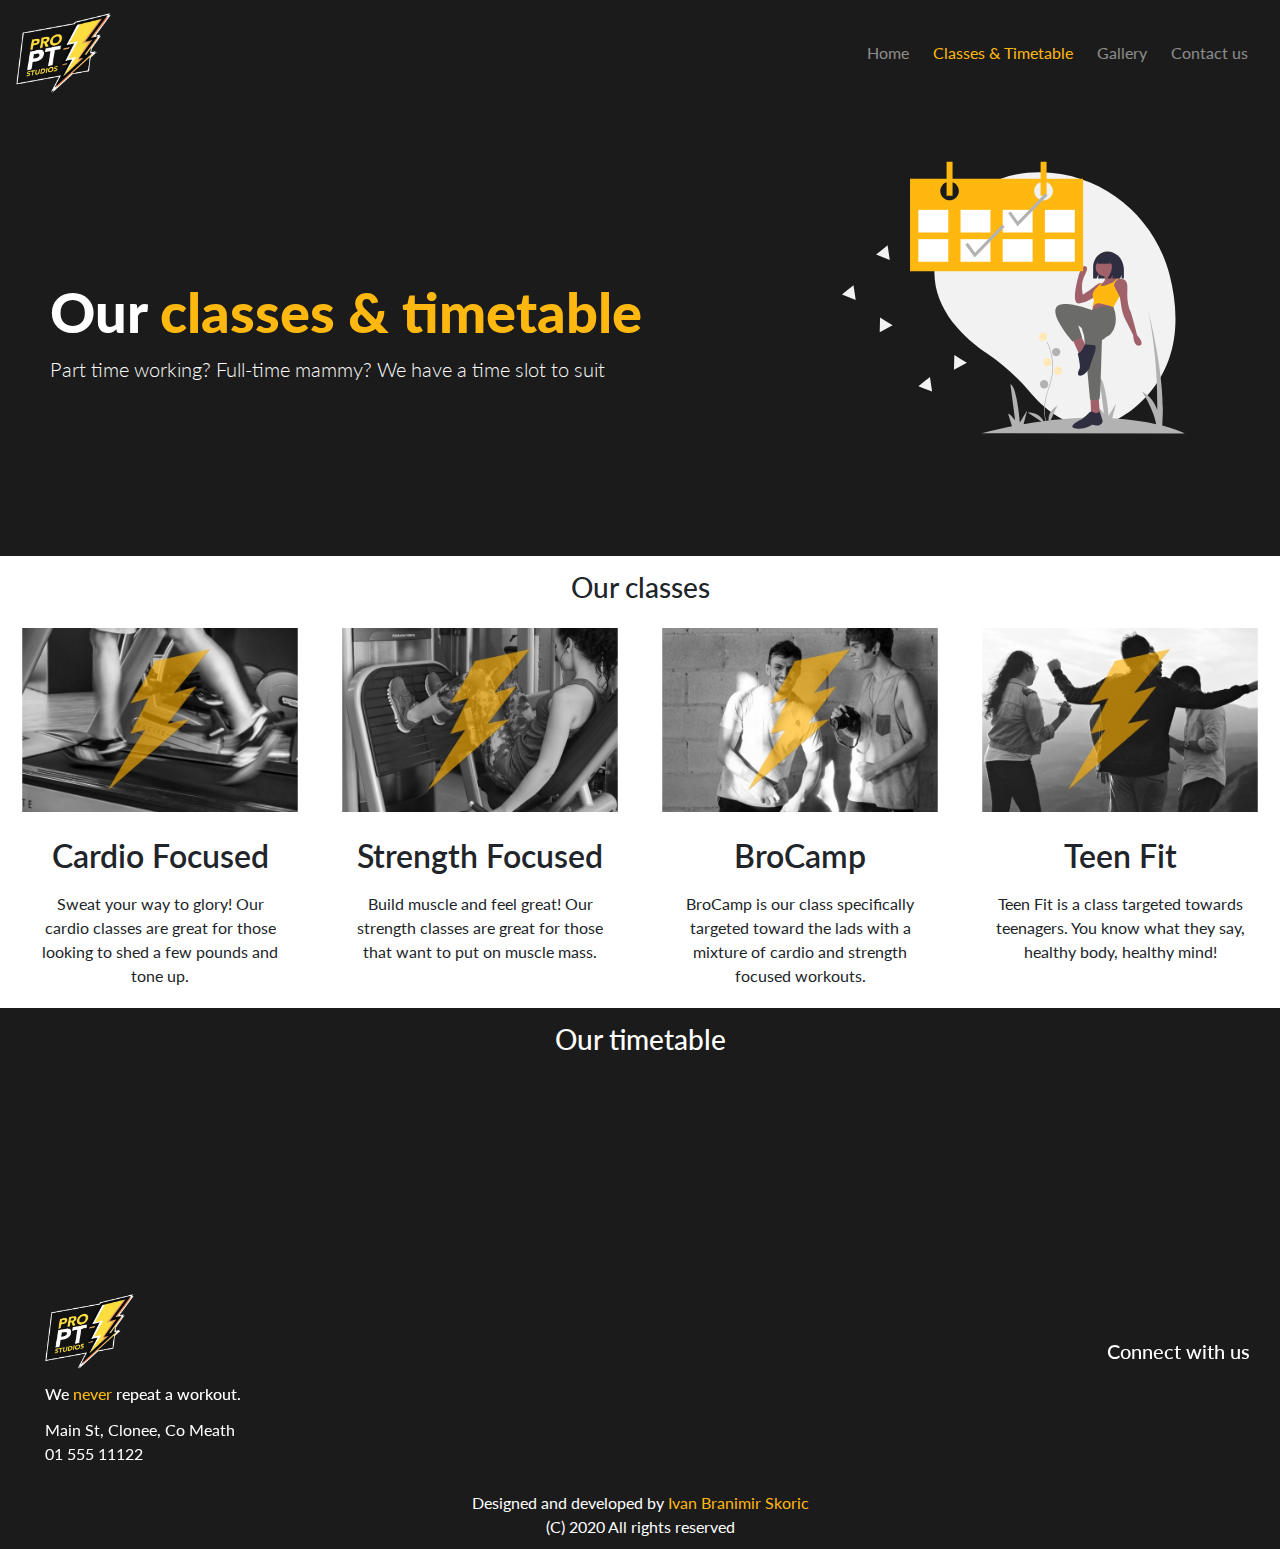
==== commit 14c7fefc: "Change footer socials to col-6 insted of col-12" ====
--- a/classes.html
+++ b/classes.html
@@ -30,7 +30,6 @@
                 <li class="nav-item mr-2"><a class="nav-link active" href="classes.html">Classes & Timetable</a></li>
                 <li class="nav-item mr-2"><a class="nav-link" href="gallery.html">Gallery</a></li>
                 <li class="nav-item mr-2"><a class="nav-link" href="contact.html">Contact us</a></li>
-                </li>
             </ul>
         </div>
     </nav>
@@ -59,7 +58,9 @@
     <!-- Main content -->
     <main class="container-fluid">
         <section class="services">
-            <header class="heading text-center">Our classes</header>
+            <header>
+                <h2 class="heading text-center">Our classes</h2>
+            </header>
             <div class="row">
                 <div class="col-sm-12 col-lg-3 card-container text-center">
                     <div class="card">
@@ -109,14 +110,16 @@
         </section>
         <section class="timetable">
             <div class="dark-container">
-                <header class="heading text-center">Our timetable</header>
+                <header>
+                    <h2 class="heading text-center">Our timetable</h2>
+                </header>
                 <div class="row text-center" data-aos="fade-up" data-aos-duration="1000">
                     <div class="mx-auto">
                         <img src="./assets/images/timetable.jpg" alt="Classes timetable"
                             class="img-fluid timetable-image">
                         <p>You can also download the timetable as an image below</p>
                         <button type="button" class="btn btn-download"
-                            onclick="window.location.href = '/assets/images/timetable.jpg';">Download our
+                            onclick="window.location.href = 'assets/images/timetable.jpg';">Download our
                             timetable</button>
                     </div>
                 </div>
@@ -128,13 +131,13 @@
     <footer class="container-fluid">
         <div class="footer-container">
             <div class="row d-flex justify-content-between">
-                <div class="col-12 col-lg-3 text-center text-lg-left">
+                <div class="col-12 col-md-6 col-lg-3 text-center text-lg-left">
                     <img src="assets/images/logo.png" alt="ProPT logo" class="footer-logo">
-                    <header class="slogan">We <span class="text-highlight">never </span>repeat a workout.</header>
+                    <h4 class="slogan">We <span class="text-highlight">never </span>repeat a workout.</h4>
                     <address class="footer-details">Main St, Clonee, Co Meath <br> 01 555 11122</address>
                 </div>
-                <div class="col-12 col-lg-3 footer-socials text-center text-lg-right">
-                    <header class="socials-header">Connect with us</header>
+                <div class="col-12 col-md-6 col-lg-3 col-md-6 footer-socials text-center text-lg-right">
+                    <h4 class="socials-header">Connect with us</h4>
                     <a href="http://www.facebook.com" target="_blank"><i class="fab fa-facebook-square"></i></a>
                     <a href="http://www.twitter.com" target="_blank"><i class="fab fa-twitter-square"></i></a>
                     <a href="http://www.snapchat.com" target="_blank"><i class="fab fa-snapchat-square"></i></a>
